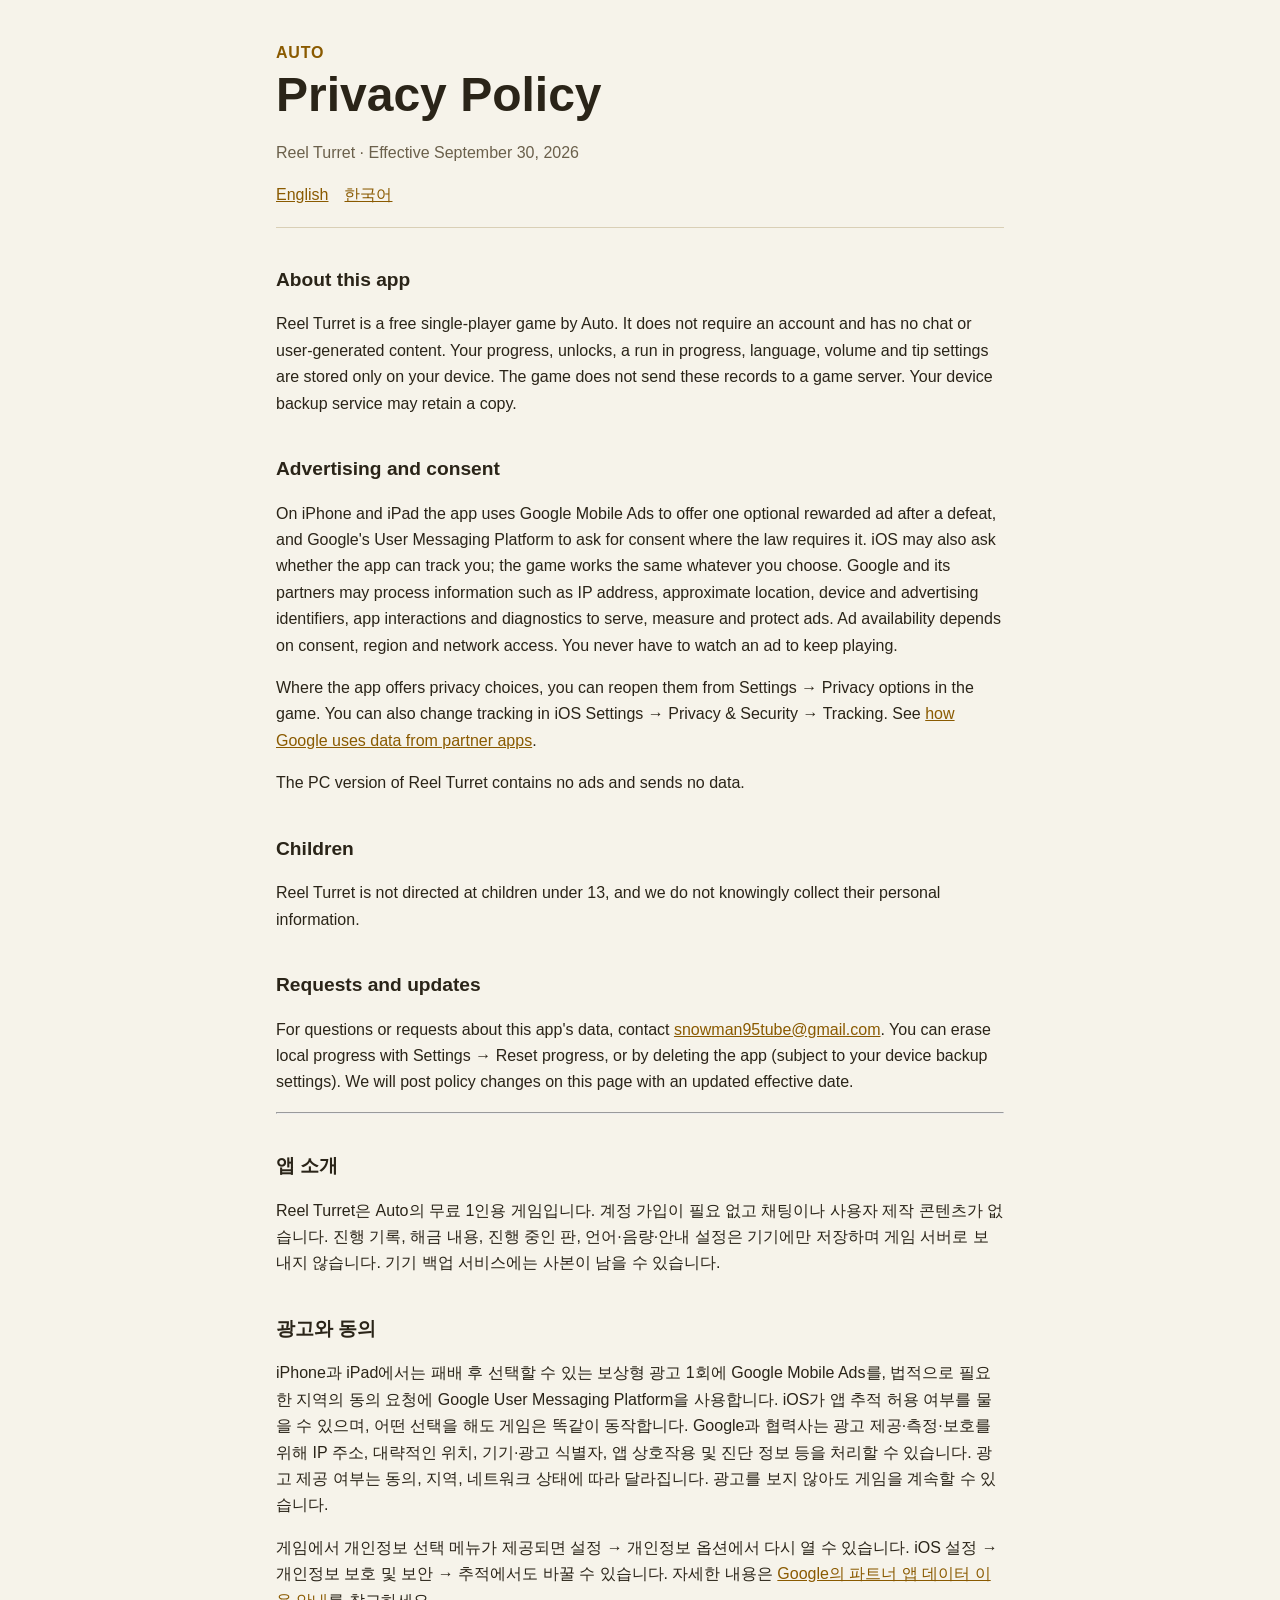
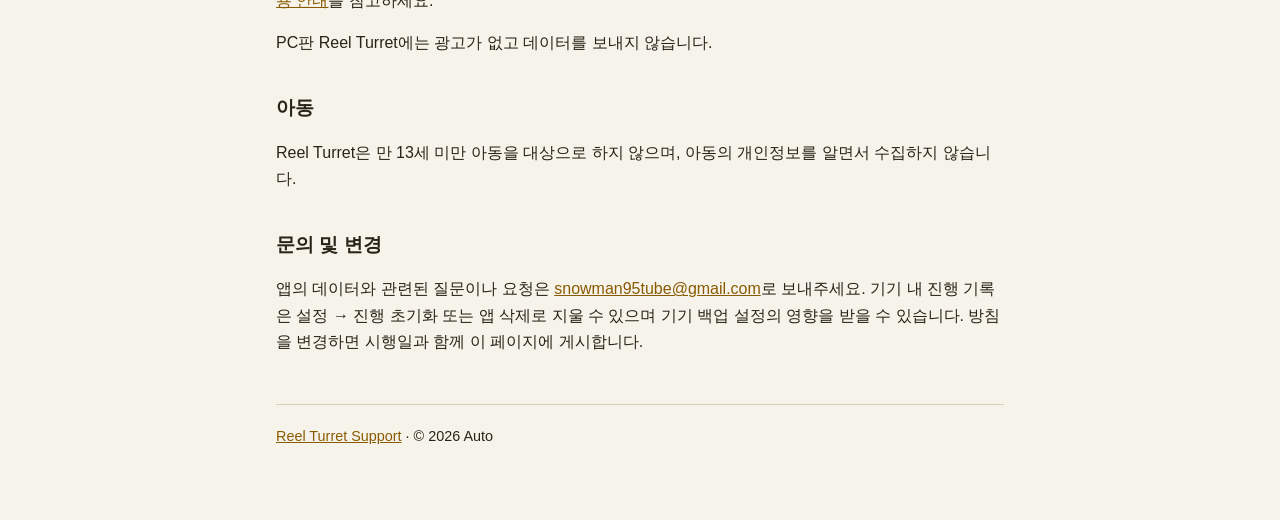
==== privacy.html @ 6d45d52e "Reel Turret support and privacy pages Co-Authored-By: Claude Opus 5.5 <noreply@anthropic.com>" ====
<!doctype html>
<html lang="en">
<head>
  <meta charset="utf-8">
  <meta name="viewport" content="width=device-width, initial-scale=1">
  <title>Reel Turret Privacy Policy · Auto</title>
  <meta name="description" content="Privacy policy for Reel Turret.">
  <link rel="stylesheet" href="style.css">
</head>
<body>
<main>
  <header><div class="brand">Auto</div><h1>Privacy Policy</h1><p class="subtle">Reel Turret · Effective September 30, 2026</p><nav class="lang"><a href="#english">English</a><a href="#korean">한국어</a></nav></header>
  <section id="english" lang="en">
    <h2>About this app</h2>
    <p>Reel Turret is a free single-player game by Auto. It does not require an account and has no chat or user-generated content. Your progress, unlocks, a run in progress, language, volume and tip settings are stored only on your device. The game does not send these records to a game server. Your device backup service may retain a copy.</p>
    <h2>Advertising and consent</h2>
    <p>On iPhone and iPad the app uses Google Mobile Ads to offer one optional rewarded ad after a defeat, and Google's User Messaging Platform to ask for consent where the law requires it. iOS may also ask whether the app can track you; the game works the same whatever you choose. Google and its partners may process information such as IP address, approximate location, device and advertising identifiers, app interactions and diagnostics to serve, measure and protect ads. Ad availability depends on consent, region and network access. You never have to watch an ad to keep playing.</p>
    <p>Where the app offers privacy choices, you can reopen them from Settings → Privacy options in the game. You can also change tracking in iOS Settings → Privacy &amp; Security → Tracking. See <a href="https://policies.google.com/technologies/partner-sites">how Google uses data from partner apps</a>.</p>
    <p>The PC version of Reel Turret contains no ads and sends no data.</p>
    <h2>Children</h2>
    <p>Reel Turret is not directed at children under 13, and we do not knowingly collect their personal information.</p>
    <h2>Requests and updates</h2>
    <p>For questions or requests about this app's data, contact <a href="mailto:snowman95tube@gmail.com">snowman95tube@gmail.com</a>. You can erase local progress with Settings → Reset progress, or by deleting the app (subject to your device backup settings). We will post policy changes on this page with an updated effective date.</p>
  </section>
  <hr>
  <section id="korean" lang="ko">
    <h2>앱 소개</h2>
    <p>Reel Turret은 Auto의 무료 1인용 게임입니다. 계정 가입이 필요 없고 채팅이나 사용자 제작 콘텐츠가 없습니다. 진행 기록, 해금 내용, 진행 중인 판, 언어·음량·안내 설정은 기기에만 저장하며 게임 서버로 보내지 않습니다. 기기 백업 서비스에는 사본이 남을 수 있습니다.</p>
    <h2>광고와 동의</h2>
    <p>iPhone과 iPad에서는 패배 후 선택할 수 있는 보상형 광고 1회에 Google Mobile Ads를, 법적으로 필요한 지역의 동의 요청에 Google User Messaging Platform을 사용합니다. iOS가 앱 추적 허용 여부를 물을 수 있으며, 어떤 선택을 해도 게임은 똑같이 동작합니다. Google과 협력사는 광고 제공·측정·보호를 위해 IP 주소, 대략적인 위치, 기기·광고 식별자, 앱 상호작용 및 진단 정보 등을 처리할 수 있습니다. 광고 제공 여부는 동의, 지역, 네트워크 상태에 따라 달라집니다. 광고를 보지 않아도 게임을 계속할 수 있습니다.</p>
    <p>게임에서 개인정보 선택 메뉴가 제공되면 설정 → 개인정보 옵션에서 다시 열 수 있습니다. iOS 설정 → 개인정보 보호 및 보안 → 추적에서도 바꿀 수 있습니다. 자세한 내용은 <a href="https://policies.google.com/technologies/partner-sites">Google의 파트너 앱 데이터 이용 안내</a>를 참고하세요.</p>
    <p>PC판 Reel Turret에는 광고가 없고 데이터를 보내지 않습니다.</p>
    <h2>아동</h2>
    <p>Reel Turret은 만 13세 미만 아동을 대상으로 하지 않으며, 아동의 개인정보를 알면서 수집하지 않습니다.</p>
    <h2>문의 및 변경</h2>
    <p>앱의 데이터와 관련된 질문이나 요청은 <a href="mailto:snowman95tube@gmail.com">snowman95tube@gmail.com</a>로 보내주세요. 기기 내 진행 기록은 설정 → 진행 초기화 또는 앱 삭제로 지울 수 있으며 기기 백업 설정의 영향을 받을 수 있습니다. 방침을 변경하면 시행일과 함께 이 페이지에 게시합니다.</p>
  </section>
  <footer><a href="index.html">Reel Turret Support</a> · © 2026 Auto</footer>
</main>
</body>
</html>
---- style.css ----
:root { color-scheme: light dark; font-family: -apple-system, BlinkMacSystemFont, "Segoe UI", sans-serif; --bg: #f6f3ea; --ink: #2a2418; --muted: #6b604b; --line: #d9cfb6; --card: #fffdf7; --accent: #8a5a00; }
@media (prefers-color-scheme: dark) { :root { --bg: #16211b; --ink: #efe6cf; --muted: #b8ab8a; --line: #34463a; --card: #1d2b23; --accent: #e3b44f; } }
* { box-sizing: border-box; }
body { margin: 0; line-height: 1.65; background: var(--bg); color: var(--ink); }
main { max-width: 760px; margin: 0 auto; padding: 40px 16px 72px; }
header { border-bottom: 1px solid var(--line); padding-bottom: 18px; margin-bottom: 32px; }
h1 { margin: 0 0 8px; line-height: 1.2; font-size: clamp(2rem, 6vw, 3rem); }
h2 { margin-top: 36px; font-size: 1.2rem; }
a { color: var(--accent); }
.brand { color: var(--accent); font-weight: 700; letter-spacing: .05em; text-transform: uppercase; }
.subtle { color: var(--muted); }
.card { background: var(--card); border: 1px solid var(--line); border-radius: 14px; padding: 20px 24px; margin: 24px 0; }
.lang { display: flex; gap: 16px; flex-wrap: wrap; }
footer { border-top: 1px solid var(--line); margin-top: 48px; padding-top: 20px; font-size: .9rem; }
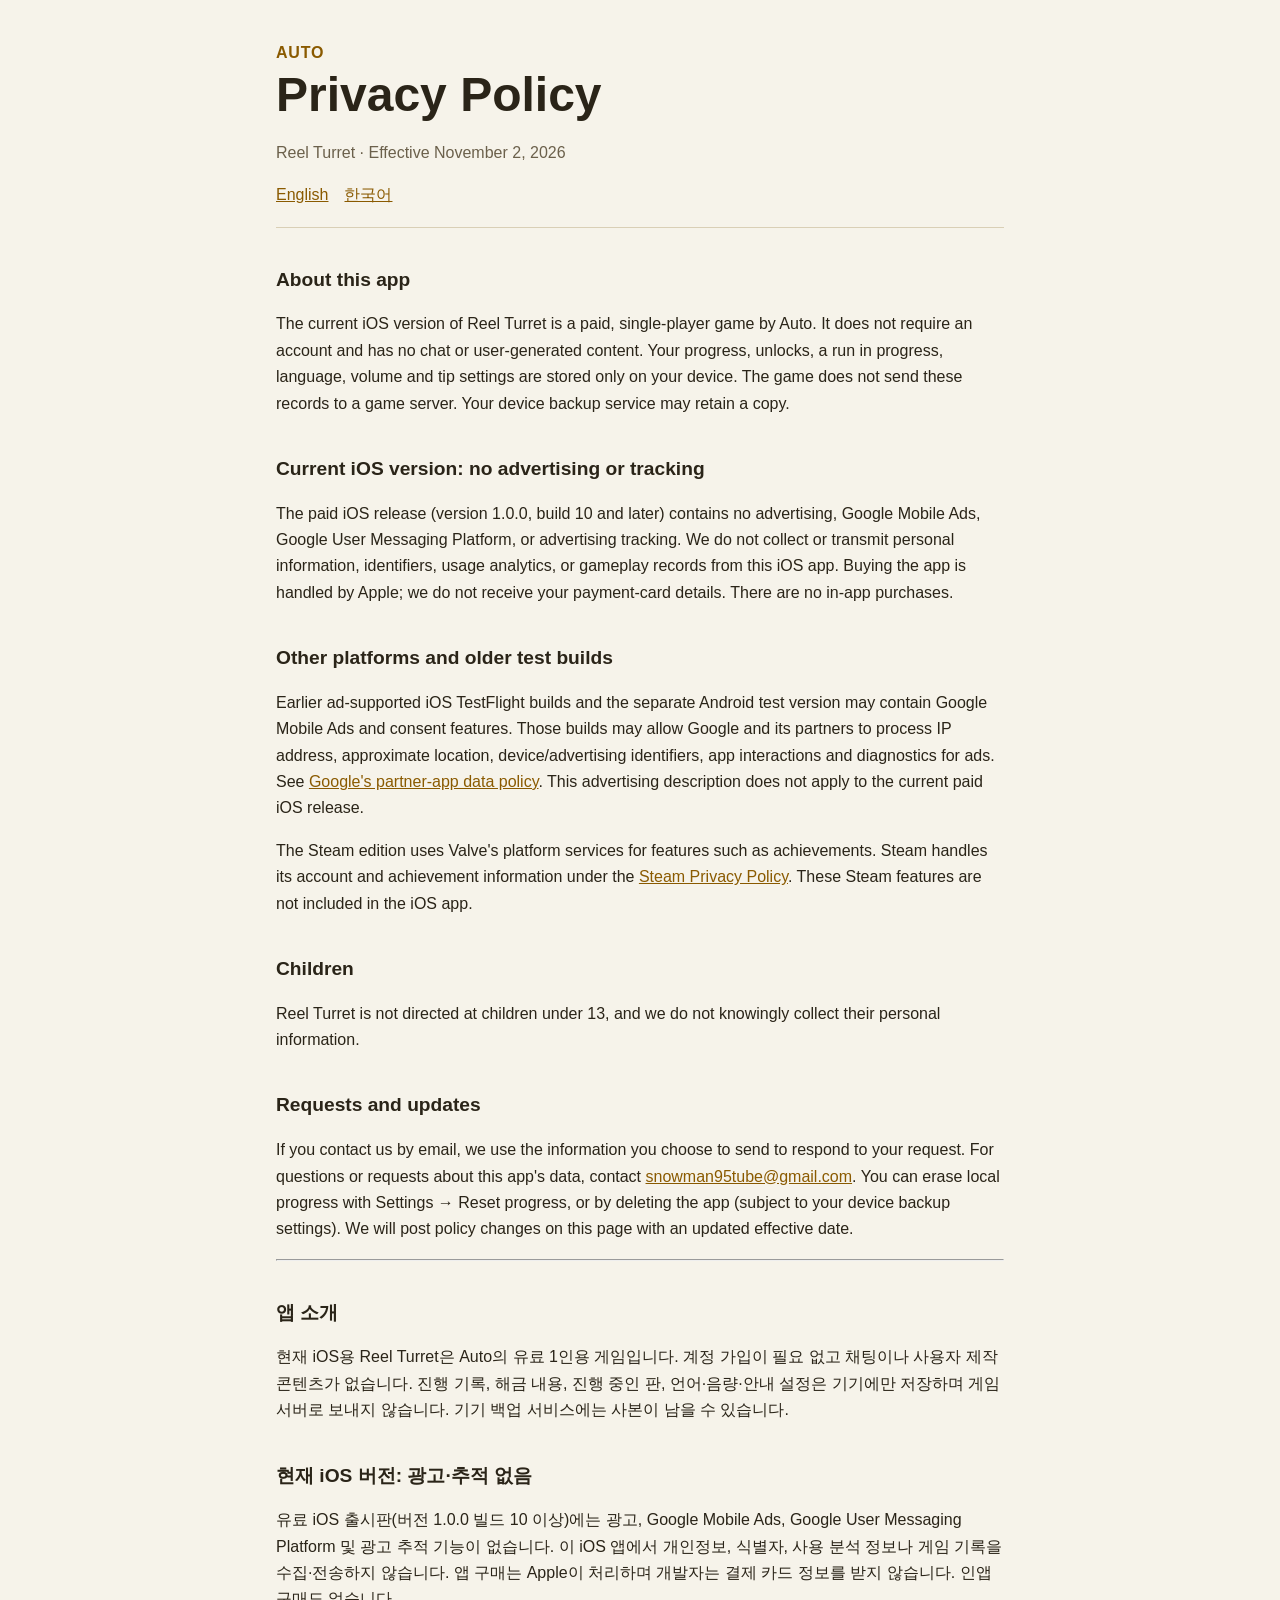
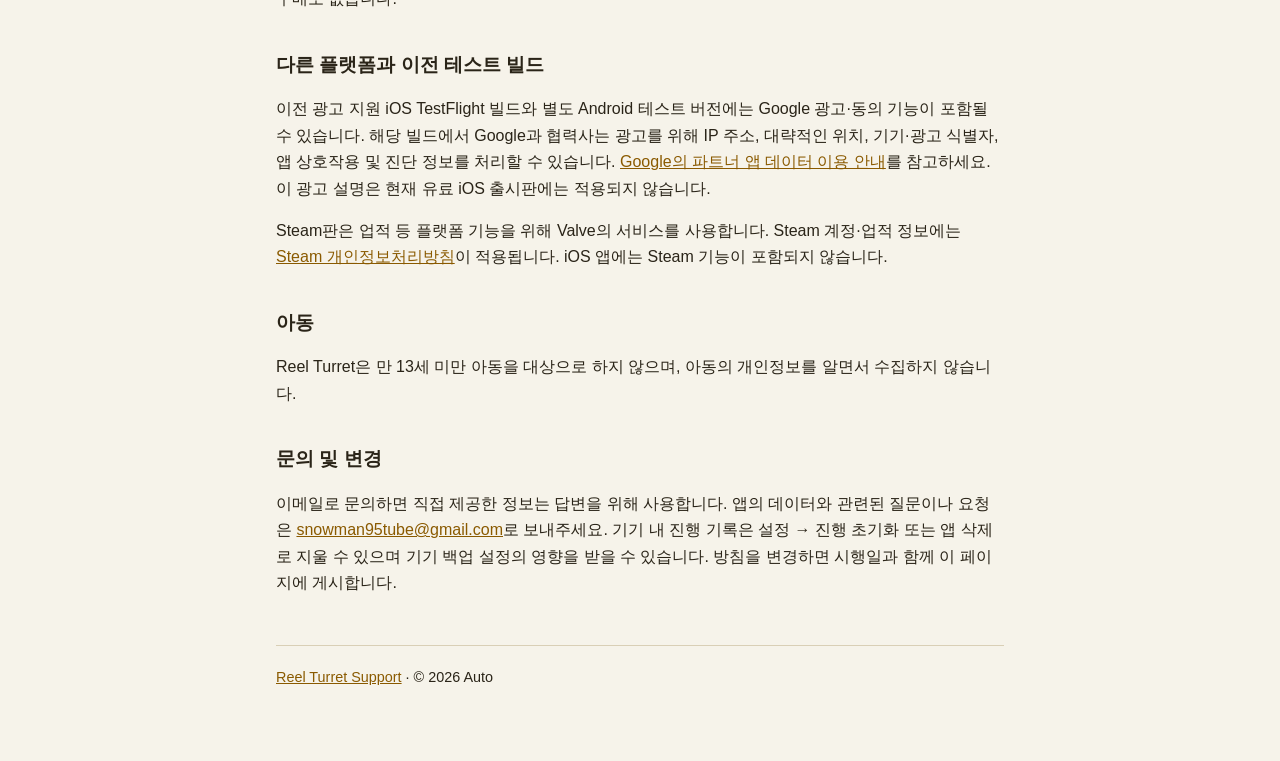
==== commit 2923a69c: "Update support and privacy for paid ad-free iOS release" ====
--- a/privacy.html
+++ b/privacy.html
@@ -9,31 +9,33 @@
 </head>
 <body>
 <main>
-  <header><div class="brand">Auto</div><h1>Privacy Policy</h1><p class="subtle">Reel Turret · Effective September 30, 2026</p><nav class="lang"><a href="#english">English</a><a href="#korean">한국어</a></nav></header>
+  <header><div class="brand">Auto</div><h1>Privacy Policy</h1><p class="subtle">Reel Turret · Effective November 2, 2026</p><nav class="lang"><a href="#english">English</a><a href="#korean">한국어</a></nav></header>
   <section id="english" lang="en">
     <h2>About this app</h2>
-    <p>Reel Turret is a free single-player game by Auto. It does not require an account and has no chat or user-generated content. Your progress, unlocks, a run in progress, language, volume and tip settings are stored only on your device. The game does not send these records to a game server. Your device backup service may retain a copy.</p>
-    <h2>Advertising and consent</h2>
-    <p>On iPhone and iPad the app uses Google Mobile Ads to offer one optional rewarded ad after a defeat, and Google's User Messaging Platform to ask for consent where the law requires it. iOS may also ask whether the app can track you; the game works the same whatever you choose. Google and its partners may process information such as IP address, approximate location, device and advertising identifiers, app interactions and diagnostics to serve, measure and protect ads. Ad availability depends on consent, region and network access. You never have to watch an ad to keep playing.</p>
-    <p>Where the app offers privacy choices, you can reopen them from Settings → Privacy options in the game. You can also change tracking in iOS Settings → Privacy &amp; Security → Tracking. See <a href="https://policies.google.com/technologies/partner-sites">how Google uses data from partner apps</a>.</p>
-    <p>The PC version of Reel Turret contains no ads and sends no data.</p>
+    <p>The current iOS version of Reel Turret is a paid, single-player game by Auto. It does not require an account and has no chat or user-generated content. Your progress, unlocks, a run in progress, language, volume and tip settings are stored only on your device. The game does not send these records to a game server. Your device backup service may retain a copy.</p>
+    <h2>Current iOS version: no advertising or tracking</h2>
+    <p>The paid iOS release (version 1.0.0, build 10 and later) contains no advertising, Google Mobile Ads, Google User Messaging Platform, or advertising tracking. We do not collect or transmit personal information, identifiers, usage analytics, or gameplay records from this iOS app. Buying the app is handled by Apple; we do not receive your payment-card details. There are no in-app purchases.</p>
+    <h2>Other platforms and older test builds</h2>
+    <p>Earlier ad-supported iOS TestFlight builds and the separate Android test version may contain Google Mobile Ads and consent features. Those builds may allow Google and its partners to process IP address, approximate location, device/advertising identifiers, app interactions and diagnostics for ads. See <a href="https://policies.google.com/technologies/partner-sites">Google's partner-app data policy</a>. This advertising description does not apply to the current paid iOS release.</p>
+    <p>The Steam edition uses Valve's platform services for features such as achievements. Steam handles its account and achievement information under the <a href="https://store.steampowered.com/privacy_agreement/">Steam Privacy Policy</a>. These Steam features are not included in the iOS app.</p>
     <h2>Children</h2>
     <p>Reel Turret is not directed at children under 13, and we do not knowingly collect their personal information.</p>
     <h2>Requests and updates</h2>
-    <p>For questions or requests about this app's data, contact <a href="mailto:snowman95tube@gmail.com">snowman95tube@gmail.com</a>. You can erase local progress with Settings → Reset progress, or by deleting the app (subject to your device backup settings). We will post policy changes on this page with an updated effective date.</p>
+    <p>If you contact us by email, we use the information you choose to send to respond to your request. For questions or requests about this app's data, contact <a href="mailto:snowman95tube@gmail.com">snowman95tube@gmail.com</a>. You can erase local progress with Settings → Reset progress, or by deleting the app (subject to your device backup settings). We will post policy changes on this page with an updated effective date.</p>
   </section>
   <hr>
   <section id="korean" lang="ko">
     <h2>앱 소개</h2>
-    <p>Reel Turret은 Auto의 무료 1인용 게임입니다. 계정 가입이 필요 없고 채팅이나 사용자 제작 콘텐츠가 없습니다. 진행 기록, 해금 내용, 진행 중인 판, 언어·음량·안내 설정은 기기에만 저장하며 게임 서버로 보내지 않습니다. 기기 백업 서비스에는 사본이 남을 수 있습니다.</p>
-    <h2>광고와 동의</h2>
-    <p>iPhone과 iPad에서는 패배 후 선택할 수 있는 보상형 광고 1회에 Google Mobile Ads를, 법적으로 필요한 지역의 동의 요청에 Google User Messaging Platform을 사용합니다. iOS가 앱 추적 허용 여부를 물을 수 있으며, 어떤 선택을 해도 게임은 똑같이 동작합니다. Google과 협력사는 광고 제공·측정·보호를 위해 IP 주소, 대략적인 위치, 기기·광고 식별자, 앱 상호작용 및 진단 정보 등을 처리할 수 있습니다. 광고 제공 여부는 동의, 지역, 네트워크 상태에 따라 달라집니다. 광고를 보지 않아도 게임을 계속할 수 있습니다.</p>
-    <p>게임에서 개인정보 선택 메뉴가 제공되면 설정 → 개인정보 옵션에서 다시 열 수 있습니다. iOS 설정 → 개인정보 보호 및 보안 → 추적에서도 바꿀 수 있습니다. 자세한 내용은 <a href="https://policies.google.com/technologies/partner-sites">Google의 파트너 앱 데이터 이용 안내</a>를 참고하세요.</p>
-    <p>PC판 Reel Turret에는 광고가 없고 데이터를 보내지 않습니다.</p>
+    <p>현재 iOS용 Reel Turret은 Auto의 유료 1인용 게임입니다. 계정 가입이 필요 없고 채팅이나 사용자 제작 콘텐츠가 없습니다. 진행 기록, 해금 내용, 진행 중인 판, 언어·음량·안내 설정은 기기에만 저장하며 게임 서버로 보내지 않습니다. 기기 백업 서비스에는 사본이 남을 수 있습니다.</p>
+    <h2>현재 iOS 버전: 광고·추적 없음</h2>
+    <p>유료 iOS 출시판(버전 1.0.0 빌드 10 이상)에는 광고, Google Mobile Ads, Google User Messaging Platform 및 광고 추적 기능이 없습니다. 이 iOS 앱에서 개인정보, 식별자, 사용 분석 정보나 게임 기록을 수집·전송하지 않습니다. 앱 구매는 Apple이 처리하며 개발자는 결제 카드 정보를 받지 않습니다. 인앱 구매도 없습니다.</p>
+    <h2>다른 플랫폼과 이전 테스트 빌드</h2>
+    <p>이전 광고 지원 iOS TestFlight 빌드와 별도 Android 테스트 버전에는 Google 광고·동의 기능이 포함될 수 있습니다. 해당 빌드에서 Google과 협력사는 광고를 위해 IP 주소, 대략적인 위치, 기기·광고 식별자, 앱 상호작용 및 진단 정보를 처리할 수 있습니다. <a href="https://policies.google.com/technologies/partner-sites">Google의 파트너 앱 데이터 이용 안내</a>를 참고하세요. 이 광고 설명은 현재 유료 iOS 출시판에는 적용되지 않습니다.</p>
+    <p>Steam판은 업적 등 플랫폼 기능을 위해 Valve의 서비스를 사용합니다. Steam 계정·업적 정보에는 <a href="https://store.steampowered.com/privacy_agreement/">Steam 개인정보처리방침</a>이 적용됩니다. iOS 앱에는 Steam 기능이 포함되지 않습니다.</p>
     <h2>아동</h2>
     <p>Reel Turret은 만 13세 미만 아동을 대상으로 하지 않으며, 아동의 개인정보를 알면서 수집하지 않습니다.</p>
     <h2>문의 및 변경</h2>
-    <p>앱의 데이터와 관련된 질문이나 요청은 <a href="mailto:snowman95tube@gmail.com">snowman95tube@gmail.com</a>로 보내주세요. 기기 내 진행 기록은 설정 → 진행 초기화 또는 앱 삭제로 지울 수 있으며 기기 백업 설정의 영향을 받을 수 있습니다. 방침을 변경하면 시행일과 함께 이 페이지에 게시합니다.</p>
+    <p>이메일로 문의하면 직접 제공한 정보는 답변을 위해 사용합니다. 앱의 데이터와 관련된 질문이나 요청은 <a href="mailto:snowman95tube@gmail.com">snowman95tube@gmail.com</a>로 보내주세요. 기기 내 진행 기록은 설정 → 진행 초기화 또는 앱 삭제로 지울 수 있으며 기기 백업 설정의 영향을 받을 수 있습니다. 방침을 변경하면 시행일과 함께 이 페이지에 게시합니다.</p>
   </section>
   <footer><a href="index.html">Reel Turret Support</a> · © 2026 Auto</footer>
 </main>
